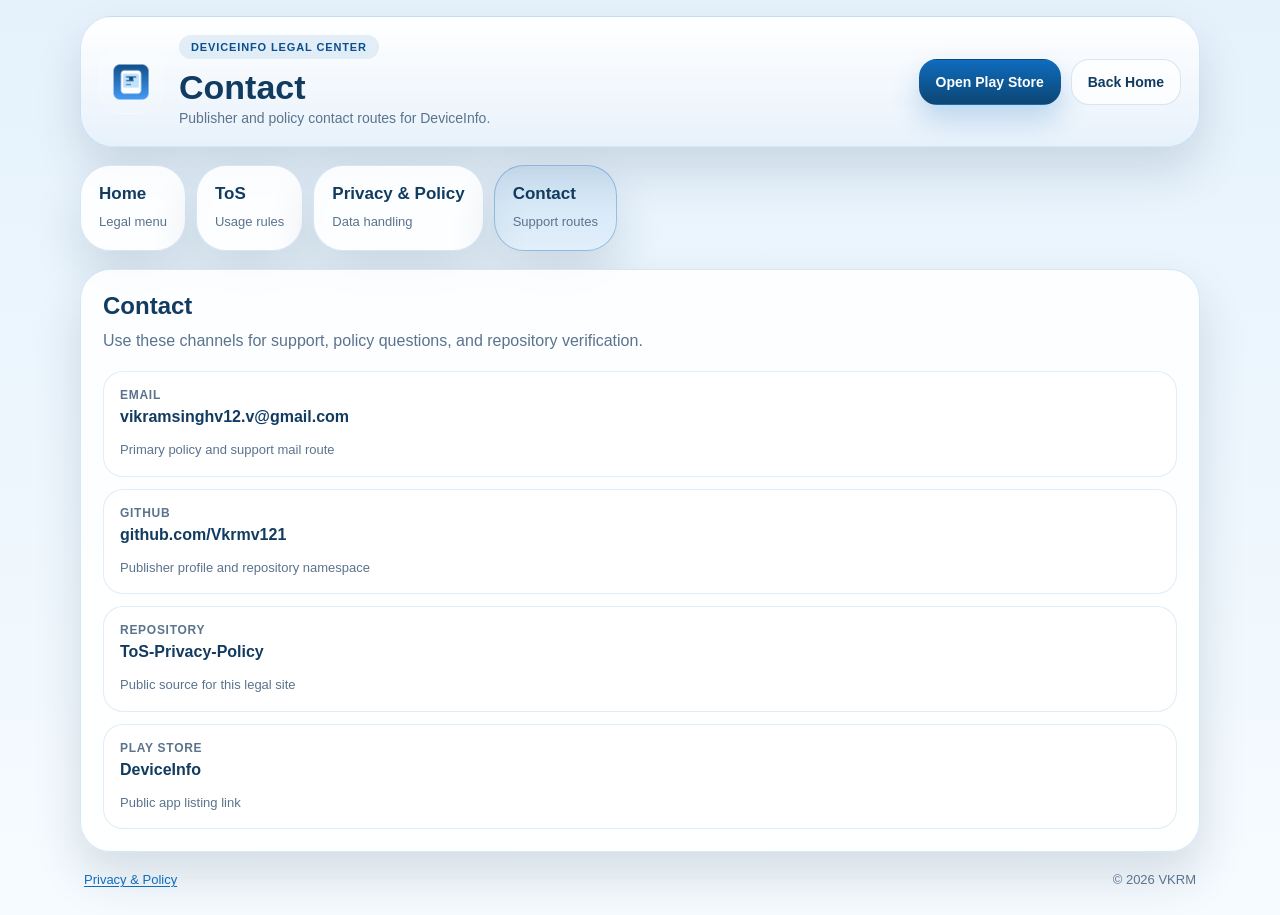
==== contact.html @ 4fcececb "Initial legal site" ====
<!doctype html>
<html lang="en">
<head>
  <meta charset="utf-8">
  <meta name="viewport" content="width=device-width, initial-scale=1">
  <title>DeviceInfo Contact</title>
  <meta name="description" content="DeviceInfo contact page.">
  <link rel="icon" href="assets/app-icon.png">
  <link rel="stylesheet" href="assets/site.css">
</head>
<body>
  <div class="site-shell">
    <header class="toolbar">
      <div class="toolbar__icon-wrap">
        <img class="toolbar__icon" src="assets/app-icon.png" alt="DeviceInfo icon">
      </div>
      <div class="toolbar__copy">
        <div class="toolbar__eyebrow">DeviceInfo Legal Center</div>
        <h1 class="toolbar__title">Contact</h1>
        <p class="toolbar__subtitle">Publisher and policy contact routes for DeviceInfo.</p>
      </div>
      <div class="toolbar__actions">
        <a class="btn btn--primary" href="https://play.google.com/store/apps/details?id=com.vkrm.deviceinfo" target="_blank" rel="noreferrer">Open Play Store</a>
        <a class="btn btn--ghost" href="index.html">Back Home</a>
      </div>
    </header>

    <nav class="nav-tabs nav-tabs--inner">
      <a class="nav-card" href="index.html"><div class="nav-card__title">Home</div><div class="nav-card__subtitle">Legal menu</div></a>
      <a class="nav-card" href="tos.html"><div class="nav-card__title">ToS</div><div class="nav-card__subtitle">Usage rules</div></a>
      <a class="nav-card" href="privacy.html"><div class="nav-card__title">Privacy &amp; Policy</div><div class="nav-card__subtitle">Data handling</div></a>
      <a class="nav-card active" href="contact.html"><div class="nav-card__title">Contact</div><div class="nav-card__subtitle">Support routes</div></a>
    </nav>

    <main class="content-stack">
      <section class="contact-card">
        <h2>Contact</h2>
        <p>Use these channels for support, policy questions, and repository verification.</p>
        <div class="contact-list">
          <a class="contact-item" href="mailto:vikramsinghv12.v@gmail.com">
            <div class="contact-item__label">Email</div>
            <div class="contact-item__value">vikramsinghv12.v@gmail.com</div>
            <div class="nav-card__subtitle">Primary policy and support mail route</div>
          </a>
          <a class="contact-item" href="https://github.com/Vkrmv121" target="_blank" rel="noreferrer">
            <div class="contact-item__label">GitHub</div>
            <div class="contact-item__value">github.com/Vkrmv121</div>
            <div class="nav-card__subtitle">Publisher profile and repository namespace</div>
          </a>
          <a class="contact-item" href="https://github.com/Vkrmv121/ToS-Privacy-Policy" target="_blank" rel="noreferrer">
            <div class="contact-item__label">Repository</div>
            <div class="contact-item__value">ToS-Privacy-Policy</div>
            <div class="nav-card__subtitle">Public source for this legal site</div>
          </a>
          <a class="contact-item" href="https://play.google.com/store/apps/details?id=com.vkrm.deviceinfo" target="_blank" rel="noreferrer">
            <div class="contact-item__label">Play Store</div>
            <div class="contact-item__value">DeviceInfo</div>
            <div class="nav-card__subtitle">Public app listing link</div>
          </a>
        </div>
      </section>
    </main>

    <footer class="site-footer">
      <span><a class="inline-link" href="privacy.html">Privacy &amp; Policy</a></span>
      <span>&copy; <span data-year></span> VKRM</span>
    </footer>
  </div>
  <script src="assets/site.js"></script>
</body>
</html>
---- assets/site.css ----
:root {
  --bg-top: #e5f2fc;
  --bg-bottom: #f6fbff;
  --surface: rgba(255, 255, 255, 0.88);
  --surface-strong: #ffffff;
  --surface-stroke: rgba(15, 108, 189, 0.16);
  --hero-top: #0f6cbd;
  --hero-bottom: #0c4675;
  --hero-soft: #dceafb;
  --text: #123b60;
  --text-muted: #5b738d;
  --accent: #0f6cbd;
  --accent-deep: #0a4f90;
  --chip: rgba(255, 255, 255, 0.16);
  --shadow: 0 24px 48px rgba(11, 42, 72, 0.14);
  --radius-xl: 30px;
  --radius-lg: 24px;
  --radius-md: 18px;
  --max-width: 1120px;
  color-scheme: light;
}

* {
  box-sizing: border-box;
}

html, body {
  margin: 0;
  padding: 0;
  min-height: 100%;
  font-family: "Segoe UI", "SF Pro Display", "Helvetica Neue", sans-serif;
  background: linear-gradient(180deg, var(--bg-top), var(--bg-bottom));
  color: var(--text);
}

a {
  color: inherit;
  text-decoration: none;
}

body {
  display: flex;
  flex-direction: column;
}

.site-shell {
  width: min(calc(100% - 24px), var(--max-width));
  margin: 16px auto 28px;
}

.toolbar {
  display: flex;
  align-items: center;
  gap: 16px;
  padding: 18px;
  border-radius: 32px;
  background: linear-gradient(180deg, rgba(255,255,255,0.98), rgba(231,241,251,0.96));
  border: 1px solid var(--surface-stroke);
  box-shadow: var(--shadow);
}

.toolbar__icon-wrap {
  width: 64px;
  height: 64px;
  border-radius: 22px;
  background: linear-gradient(180deg, rgba(255,255,255,0.26), rgba(255,255,255,0.1));
  display: grid;
  place-items: center;
  border: 1px solid rgba(255,255,255,0.24);
  flex-shrink: 0;
}

.toolbar__icon {
  width: 42px;
  height: 42px;
  border-radius: 12px;
}

.toolbar__copy {
  min-width: 0;
  flex: 1;
}

.toolbar__eyebrow {
  display: inline-flex;
  padding: 6px 12px;
  border-radius: 999px;
  background: rgba(15,108,189,0.1);
  color: var(--accent-deep);
  font-size: 11px;
  font-weight: 700;
  letter-spacing: 0.08em;
  text-transform: uppercase;
}

.toolbar__title {
  margin: 10px 0 2px;
  font-size: clamp(24px, 4vw, 34px);
  line-height: 1.08;
  font-weight: 700;
}

.toolbar__subtitle {
  margin: 0;
  color: var(--text-muted);
  font-size: 14px;
  line-height: 1.45;
}

.toolbar__actions {
  display: flex;
  gap: 10px;
  flex-wrap: wrap;
  justify-content: flex-end;
}

.btn {
  display: inline-flex;
  align-items: center;
  justify-content: center;
  gap: 8px;
  min-height: 46px;
  padding: 0 16px;
  border-radius: 18px;
  border: 1px solid transparent;
  font-weight: 700;
  font-size: 14px;
  transition: transform 180ms ease, box-shadow 180ms ease, border-color 180ms ease, background 180ms ease;
}

.btn:hover {
  transform: translateY(-1px);
}

.btn--primary {
  color: #fff;
  background: linear-gradient(180deg, var(--hero-top), var(--hero-bottom));
  box-shadow: 0 14px 28px rgba(15,108,189,0.24);
}

.btn--ghost {
  background: rgba(255,255,255,0.74);
  border-color: var(--surface-stroke);
  color: var(--text);
}

.page-grid {
  display: grid;
  gap: 16px;
  margin-top: 18px;
}

.page-grid--home {
  grid-template-columns: 1.2fr 0.8fr;
}

.hero-card,
.panel,
.nav-card,
.menu-card,
.contact-card,
.bullet-card {
  background: var(--surface);
  border: 1px solid var(--surface-stroke);
  border-radius: var(--radius-xl);
  box-shadow: var(--shadow);
}

.hero-card {
  padding: 28px;
  background: linear-gradient(180deg, var(--hero-top), var(--hero-bottom));
  color: #fff;
}

.hero-card__kicker {
  display: inline-flex;
  padding: 7px 12px;
  border-radius: 999px;
  background: var(--chip);
  font-size: 11px;
  font-weight: 700;
  letter-spacing: 0.08em;
  text-transform: uppercase;
}

.hero-card h1 {
  margin: 14px 0 8px;
  font-size: clamp(30px, 5vw, 42px);
  line-height: 1.05;
}

.hero-card p {
  margin: 0;
  max-width: 58ch;
  color: var(--hero-soft);
  line-height: 1.6;
}

.hero-metrics {
  display: grid;
  grid-template-columns: repeat(2, minmax(0, 1fr));
  gap: 12px;
  margin-top: 18px;
}

.hero-metric {
  padding: 16px;
  border-radius: 20px;
  background: rgba(255,255,255,0.12);
  border: 1px solid rgba(255,255,255,0.18);
}

.hero-metric__label {
  color: var(--hero-soft);
  font-size: 12px;
}

.hero-metric__value {
  margin-top: 8px;
  font-size: 16px;
  font-weight: 700;
}

.panel {
  padding: 22px;
}

.panel h2,
.bullet-card h2,
.contact-card h2 {
  margin: 0 0 8px;
  font-size: 24px;
}

.panel p,
.bullet-card p,
.contact-card p {
  margin: 0;
  color: var(--text-muted);
  line-height: 1.6;
}

.nav-tabs {
  display: grid;
  grid-template-columns: repeat(4, minmax(0, 1fr));
  gap: 10px;
  margin-top: 18px;
}

.nav-tabs--inner {
  grid-template-columns: repeat(4, minmax(0, max-content));
  justify-content: start;
}

.nav-card,
.menu-card {
  padding: 18px;
  transition: transform 180ms ease, border-color 180ms ease, background 180ms ease;
}

.nav-card:hover,
.menu-card:hover {
  transform: translateY(-2px);
  border-color: rgba(15,108,189,0.34);
}

.nav-card.active {
  background: linear-gradient(180deg, rgba(15,108,189,0.1), rgba(15,108,189,0.04));
  border-color: rgba(15,108,189,0.34);
}

.nav-card__title,
.menu-card__title {
  font-size: 17px;
  font-weight: 700;
}

.nav-card__subtitle,
.menu-card__subtitle {
  margin-top: 8px;
  color: var(--text-muted);
  font-size: 13px;
  line-height: 1.5;
}

.menu-stack {
  display: grid;
  gap: 14px;
  margin-top: 16px;
}

.content-stack {
  display: grid;
  gap: 16px;
  margin-top: 18px;
}

.bullet-card,
.contact-card {
  padding: 22px;
}

.bullet-list {
  list-style: none;
  padding: 0;
  margin: 18px 0 0;
  display: grid;
  gap: 12px;
}

.bullet-list li {
  display: grid;
  grid-template-columns: 10px 1fr;
  gap: 12px;
  align-items: start;
}

.bullet-list li::before {
  content: "";
  width: 10px;
  height: 10px;
  margin-top: 7px;
  border-radius: 999px;
  background: var(--accent);
  box-shadow: 0 0 0 6px rgba(15,108,189,0.08);
}

.bullet-list strong {
  color: var(--text);
}

.inline-link {
  color: var(--accent);
  text-decoration: underline;
  text-underline-offset: 2px;
}

.contact-list {
  display: grid;
  gap: 12px;
  margin-top: 18px;
}

.contact-item {
  display: flex;
  flex-direction: column;
  gap: 6px;
  padding: 16px;
  border-radius: 20px;
  background: var(--surface-strong);
  border: 1px solid rgba(15,108,189,0.12);
}

.contact-item__label {
  font-size: 12px;
  color: var(--text-muted);
  font-weight: 700;
  text-transform: uppercase;
  letter-spacing: 0.06em;
}

.contact-item__value {
  font-size: 16px;
  font-weight: 700;
}

.site-footer {
  display: flex;
  flex-wrap: wrap;
  justify-content: space-between;
  gap: 10px;
  margin-top: 20px;
  padding: 0 4px;
  color: var(--text-muted);
  font-size: 13px;
}

@media (max-width: 860px) {
  .toolbar {
    flex-direction: column;
    align-items: stretch;
  }

  .toolbar__actions {
    justify-content: stretch;
  }

  .toolbar__actions .btn {
    flex: 1;
  }

  .page-grid--home {
    grid-template-columns: 1fr;
  }

  .hero-metrics,
  .nav-tabs,
  .nav-tabs--inner {
    grid-template-columns: 1fr;
  }
}
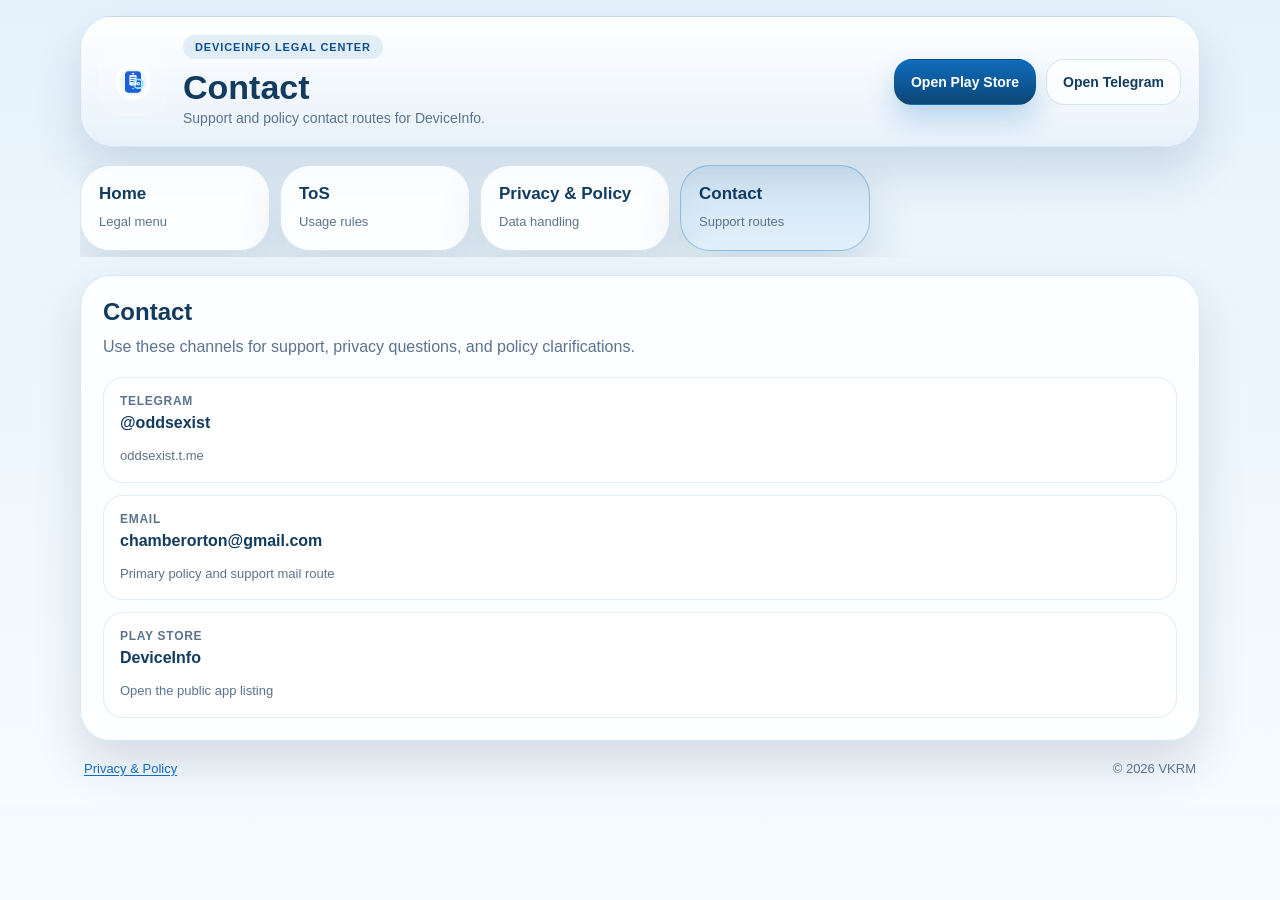
==== commit ad75cdb1: "Refresh legal site content and icon" ====
--- a/contact.html
+++ b/contact.html
@@ -5,27 +5,27 @@
   <meta name="viewport" content="width=device-width, initial-scale=1">
   <title>DeviceInfo Contact</title>
   <meta name="description" content="DeviceInfo contact page.">
-  <link rel="icon" href="assets/app-icon.png">
+  <link rel="icon" href="assets/app-icon.svg" type="image/svg+xml">
   <link rel="stylesheet" href="assets/site.css">
 </head>
 <body>
   <div class="site-shell">
     <header class="toolbar">
       <div class="toolbar__icon-wrap">
-        <img class="toolbar__icon" src="assets/app-icon.png" alt="DeviceInfo icon">
+        <img class="toolbar__icon" src="assets/app-icon.svg" alt="DeviceInfo icon">
       </div>
       <div class="toolbar__copy">
         <div class="toolbar__eyebrow">DeviceInfo Legal Center</div>
         <h1 class="toolbar__title">Contact</h1>
-        <p class="toolbar__subtitle">Publisher and policy contact routes for DeviceInfo.</p>
+        <p class="toolbar__subtitle">Support and policy contact routes for DeviceInfo.</p>
       </div>
       <div class="toolbar__actions">
         <a class="btn btn--primary" href="https://play.google.com/store/apps/details?id=com.vkrm.deviceinfo" target="_blank" rel="noreferrer">Open Play Store</a>
-        <a class="btn btn--ghost" href="index.html">Back Home</a>
+        <a class="btn btn--ghost" href="https://t.me/oddsexist" target="_blank" rel="noreferrer">Open Telegram</a>
       </div>
     </header>
 
-    <nav class="nav-tabs nav-tabs--inner">
+    <nav class="nav-tabs nav-tabs--inner" aria-label="Legal pages">
       <a class="nav-card" href="index.html"><div class="nav-card__title">Home</div><div class="nav-card__subtitle">Legal menu</div></a>
       <a class="nav-card" href="tos.html"><div class="nav-card__title">ToS</div><div class="nav-card__subtitle">Usage rules</div></a>
       <a class="nav-card" href="privacy.html"><div class="nav-card__title">Privacy &amp; Policy</div><div class="nav-card__subtitle">Data handling</div></a>
@@ -35,27 +35,22 @@
     <main class="content-stack">
       <section class="contact-card">
         <h2>Contact</h2>
-        <p>Use these channels for support, policy questions, and repository verification.</p>
+        <p>Use these channels for support, privacy questions, and policy clarifications.</p>
         <div class="contact-list">
-          <a class="contact-item" href="mailto:vikramsinghv12.v@gmail.com">
+          <a class="contact-item" href="https://t.me/oddsexist" target="_blank" rel="noreferrer">
+            <div class="contact-item__label">Telegram</div>
+            <div class="contact-item__value">@oddsexist</div>
+            <div class="nav-card__subtitle">oddsexist.t.me</div>
+          </a>
+          <a class="contact-item" href="mailto:chamberorton@gmail.com">
             <div class="contact-item__label">Email</div>
-            <div class="contact-item__value">vikramsinghv12.v@gmail.com</div>
+            <div class="contact-item__value">chamberorton@gmail.com</div>
             <div class="nav-card__subtitle">Primary policy and support mail route</div>
-          </a>
-          <a class="contact-item" href="https://github.com/Vkrmv121" target="_blank" rel="noreferrer">
-            <div class="contact-item__label">GitHub</div>
-            <div class="contact-item__value">github.com/Vkrmv121</div>
-            <div class="nav-card__subtitle">Publisher profile and repository namespace</div>
-          </a>
-          <a class="contact-item" href="https://github.com/Vkrmv121/ToS-Privacy-Policy" target="_blank" rel="noreferrer">
-            <div class="contact-item__label">Repository</div>
-            <div class="contact-item__value">ToS-Privacy-Policy</div>
-            <div class="nav-card__subtitle">Public source for this legal site</div>
           </a>
           <a class="contact-item" href="https://play.google.com/store/apps/details?id=com.vkrm.deviceinfo" target="_blank" rel="noreferrer">
             <div class="contact-item__label">Play Store</div>
             <div class="contact-item__value">DeviceInfo</div>
-            <div class="nav-card__subtitle">Public app listing link</div>
+            <div class="nav-card__subtitle">Open the public app listing</div>
           </a>
         </div>
       </section>
--- a/assets/site.css
+++ b/assets/site.css
@@ -60,10 +60,10 @@
 }
 
 .toolbar__icon-wrap {
-  width: 64px;
-  height: 64px;
+  width: 68px;
+  height: 68px;
   border-radius: 22px;
-  background: linear-gradient(180deg, rgba(255,255,255,0.26), rgba(255,255,255,0.1));
+  background: linear-gradient(180deg, rgba(255,255,255,0.28), rgba(255,255,255,0.12));
   display: grid;
   place-items: center;
   border: 1px solid rgba(255,255,255,0.24);
@@ -71,9 +71,8 @@
 }
 
 .toolbar__icon {
-  width: 42px;
-  height: 42px;
-  border-radius: 12px;
+  width: 48px;
+  height: 48px;
 }
 
 .toolbar__copy {
@@ -240,22 +239,26 @@
   line-height: 1.6;
 }
 
-.nav-tabs {
-  display: grid;
-  grid-template-columns: repeat(4, minmax(0, 1fr));
+.nav-tabs,
+.nav-tabs--inner {
+  display: flex;
   gap: 10px;
   margin-top: 18px;
-}
-
-.nav-tabs--inner {
-  grid-template-columns: repeat(4, minmax(0, max-content));
-  justify-content: start;
+  overflow-x: auto;
+  overflow-y: hidden;
+  padding-bottom: 6px;
+  scrollbar-width: thin;
 }
 
 .nav-card,
 .menu-card {
   padding: 18px;
   transition: transform 180ms ease, border-color 180ms ease, background 180ms ease;
+}
+
+.nav-card {
+  min-width: 190px;
+  flex: 0 0 auto;
 }
 
 .nav-card:hover,
@@ -386,16 +389,14 @@
   }
 
   .toolbar__actions .btn {
-    flex: 1;
+    flex: 1 1 0;
   }
 
   .page-grid--home {
     grid-template-columns: 1fr;
   }
 
-  .hero-metrics,
-  .nav-tabs,
-  .nav-tabs--inner {
+  .hero-metrics {
     grid-template-columns: 1fr;
   }
 }
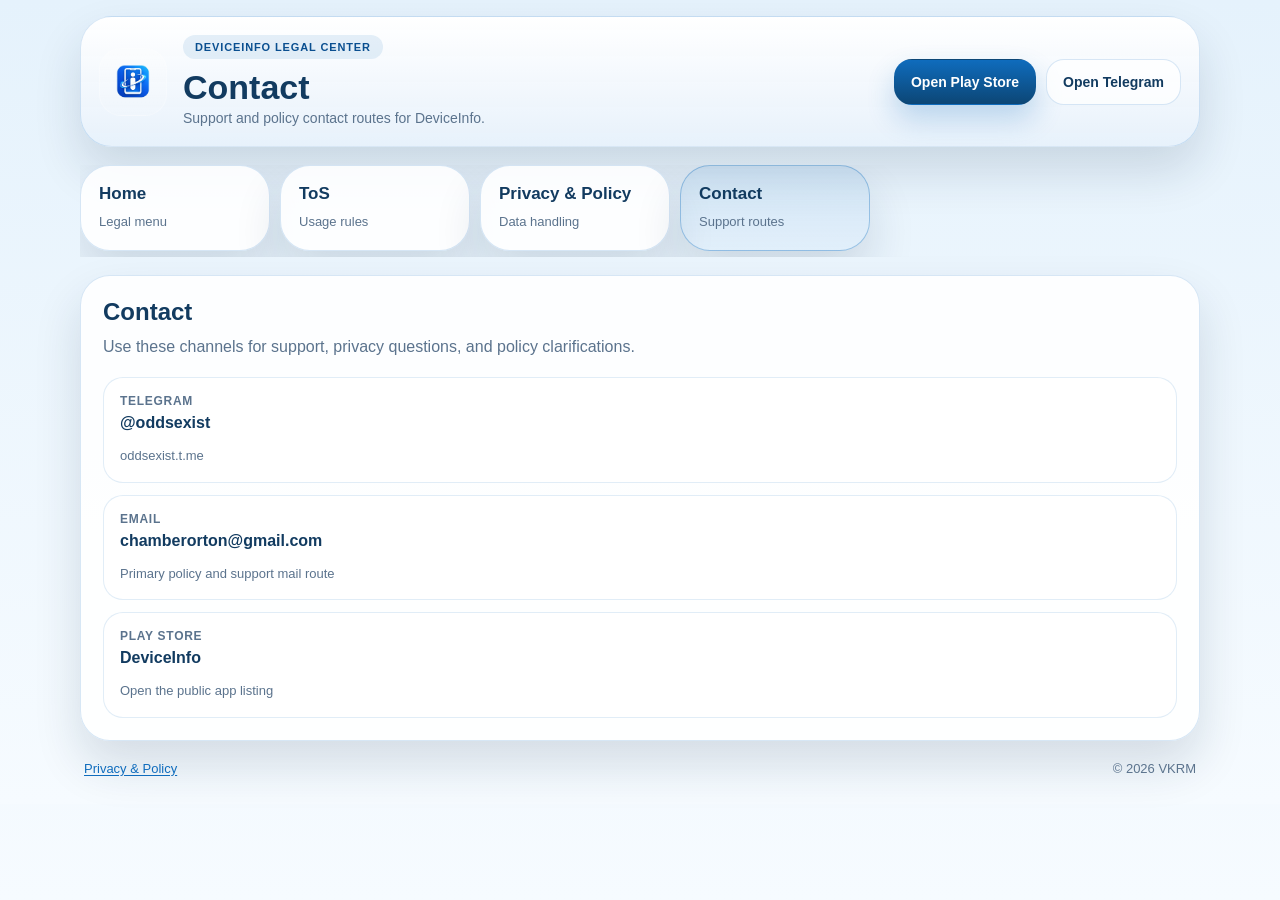
==== commit f1c5767f: "Refresh site icon and pages" ====
--- a/contact.html
+++ b/contact.html
@@ -5,14 +5,14 @@
   <meta name="viewport" content="width=device-width, initial-scale=1">
   <title>DeviceInfo Contact</title>
   <meta name="description" content="DeviceInfo contact page.">
-  <link rel="icon" href="assets/app-icon.svg" type="image/svg+xml">
+  <link rel="icon" href="assets/app-icon.png" type="image/png">
   <link rel="stylesheet" href="assets/site.css">
 </head>
 <body>
   <div class="site-shell">
     <header class="toolbar">
       <div class="toolbar__icon-wrap">
-        <img class="toolbar__icon" src="assets/app-icon.svg" alt="DeviceInfo icon">
+        <img class="toolbar__icon" src="assets/app-icon.png" alt="DeviceInfo icon">
       </div>
       <div class="toolbar__copy">
         <div class="toolbar__eyebrow">DeviceInfo Legal Center</div>
